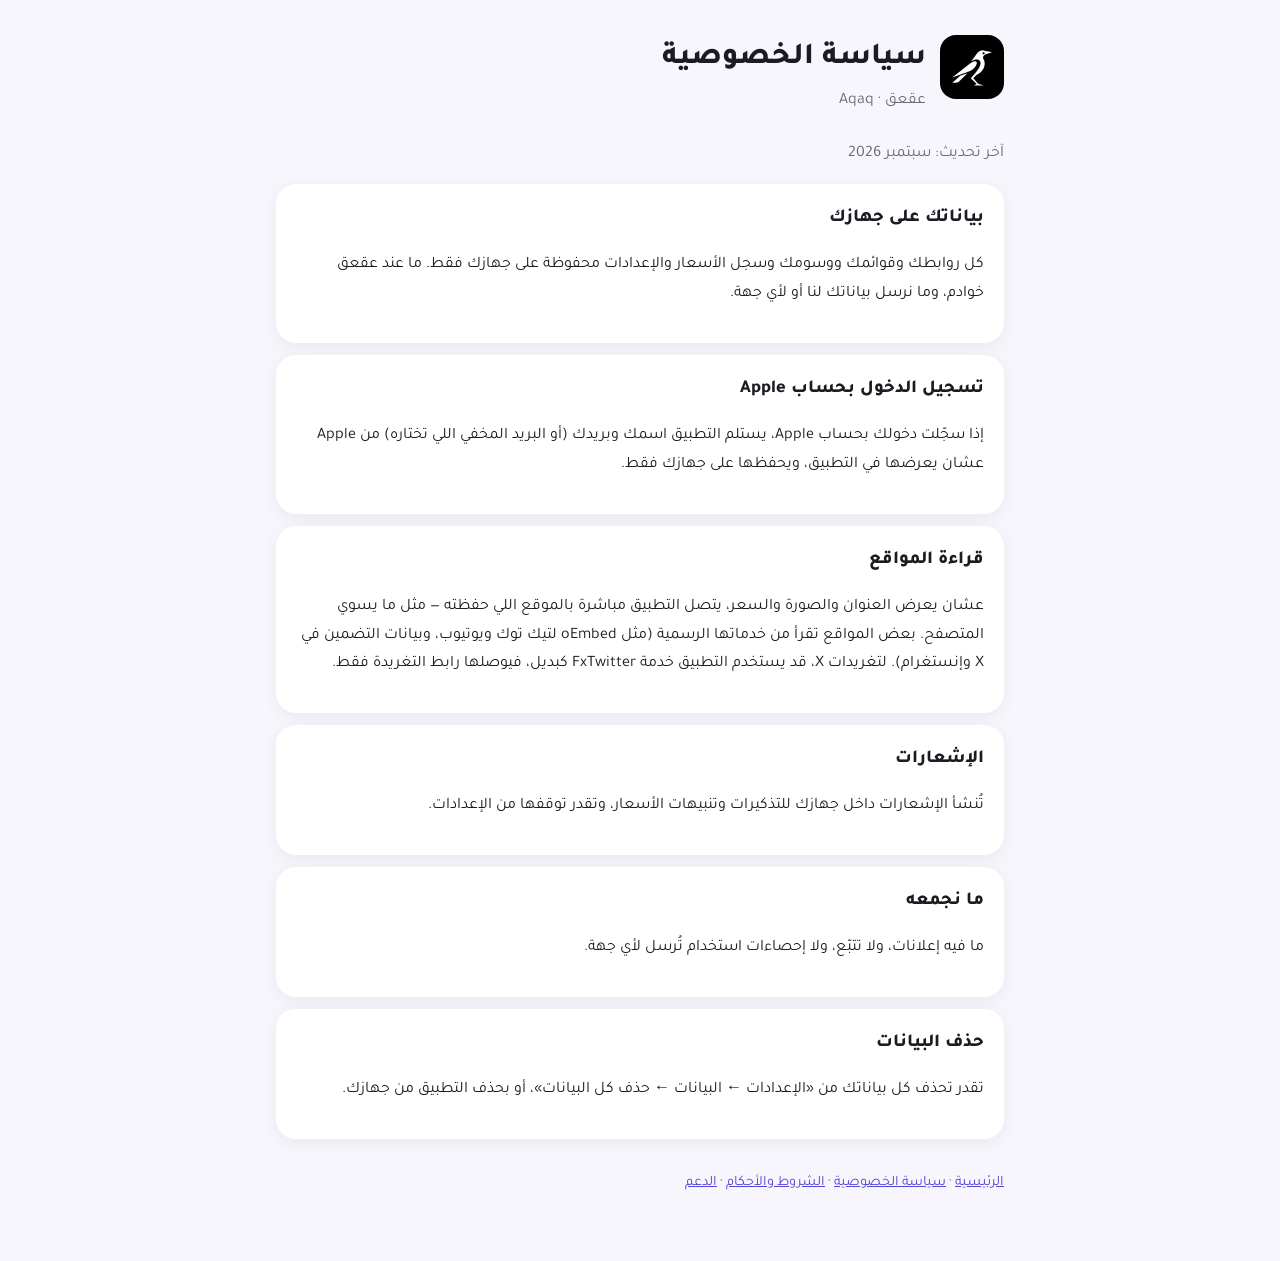
==== privacy.html @ 26835510 "Add Aqaq privacy, terms and support pages" ====
<!doctype html>
<html lang="ar" dir="rtl"><head><meta charset="utf-8"><meta name="viewport" content="width=device-width, initial-scale=1">
<title>سياسة الخصوصية</title><link rel="stylesheet" href="style.css"><link rel="icon" href="icon.png"></head>
<body><main>
<header><a href="index.html"><img src="icon.png" alt="عقعق"></a><div><h1>سياسة الخصوصية</h1><div class="muted">عقعق · Aqaq</div></div></header>
<p class="muted">آخر تحديث: سبتمبر 2026</p>
<section class="card"><h2>بياناتك على جهازك</h2><p>كل روابطك وقوائمك ووسومك وسجل الأسعار والإعدادات محفوظة على جهازك فقط. ما عند عقعق خوادم، وما نرسل بياناتك لنا أو لأي جهة.</p></section>
<section class="card"><h2>تسجيل الدخول بحساب Apple</h2><p>إذا سجّلت دخولك بحساب Apple، يستلم التطبيق اسمك وبريدك (أو البريد المخفي اللي تختاره) من Apple عشان يعرضها في التطبيق، ويحفظها على جهازك فقط.</p></section>
<section class="card"><h2>قراءة المواقع</h2><p>عشان يعرض العنوان والصورة والسعر، يتصل التطبيق مباشرة بالموقع اللي حفظته — مثل ما يسوي المتصفح. بعض المواقع تقرأ من خدماتها الرسمية (مثل oEmbed لتيك توك ويوتيوب، وبيانات التضمين في X وإنستغرام). لتغريدات X، قد يستخدم التطبيق خدمة FxTwitter كبديل، فيوصلها رابط التغريدة فقط.</p></section>
<section class="card"><h2>الإشعارات</h2><p>تُنشأ الإشعارات داخل جهازك للتذكيرات وتنبيهات الأسعار، وتقدر توقفها من الإعدادات.</p></section>
<section class="card"><h2>ما نجمعه</h2><p>ما فيه إعلانات، ولا تتبّع، ولا إحصاءات استخدام تُرسل لأي جهة.</p></section>
<section class="card"><h2>حذف البيانات</h2><p>تقدر تحذف كل بياناتك من «الإعدادات ← البيانات ← حذف كل البيانات»، أو بحذف التطبيق من جهازك.</p></section>
<footer class="muted"><a href="index.html">الرئيسية</a> · <a href="privacy.html">سياسة الخصوصية</a> · <a href="terms.html">الشروط والأحكام</a> · <a href="support.html">الدعم</a></footer>
</main></body></html>
---- style.css ----
@import url('https://fonts.googleapis.com/css2?family=Tajawal:wght@400;500;700;800&display=swap');
:root { --bg: #F8F6FD; --card: #FFFFFF; --text: #1C1B22; --muted: #6B6878; --accent: #5446D6; }
@media (prefers-color-scheme: dark) { :root { --bg: #121118; --card: #211F28; --text: #ECE9F5; --muted: #A19DB0; --accent: #C6BFFF; } }
* { box-sizing: border-box; }
body { margin: 0; background: var(--bg); color: var(--text); font-family: Tajawal, -apple-system, sans-serif; line-height: 1.8; }
main { max-width: 760px; margin: 0 auto; padding: 32px 16px 64px; }
header { display: flex; align-items: center; gap: 14px; margin-bottom: 24px; }
header img { width: 64px; height: 64px; border-radius: 16px; }
header a { color: inherit; text-decoration: none; }
h1 { font-size: 1.9rem; font-weight: 800; margin: 0; }
h2 { font-size: 1.15rem; font-weight: 800; margin: 0 0 .3em; }
.muted { color: var(--muted); }
.card { background: var(--card); border-radius: 20px; padding: 18px 20px; margin: 12px 0; box-shadow: 0 4px 18px rgba(0,0,0,.06); }
a { color: var(--accent); }
.hero { background: linear-gradient(135deg, #5446D6, #8B5CF6, #EC4899); color: #fff; border-radius: 28px; padding: 28px; margin-bottom: 20px; }
.hero h1 { font-size: 2.2rem; }
.grid { display: grid; grid-template-columns: repeat(auto-fit, minmax(210px, 1fr)); gap: 12px; }
.btn { display: inline-block; background: var(--accent); color: var(--bg); padding: .7em 1.4em; border-radius: 999px; font-weight: 800; text-decoration: none; margin: 4px 0; }
footer { margin-top: 32px; font-size: .9rem; }
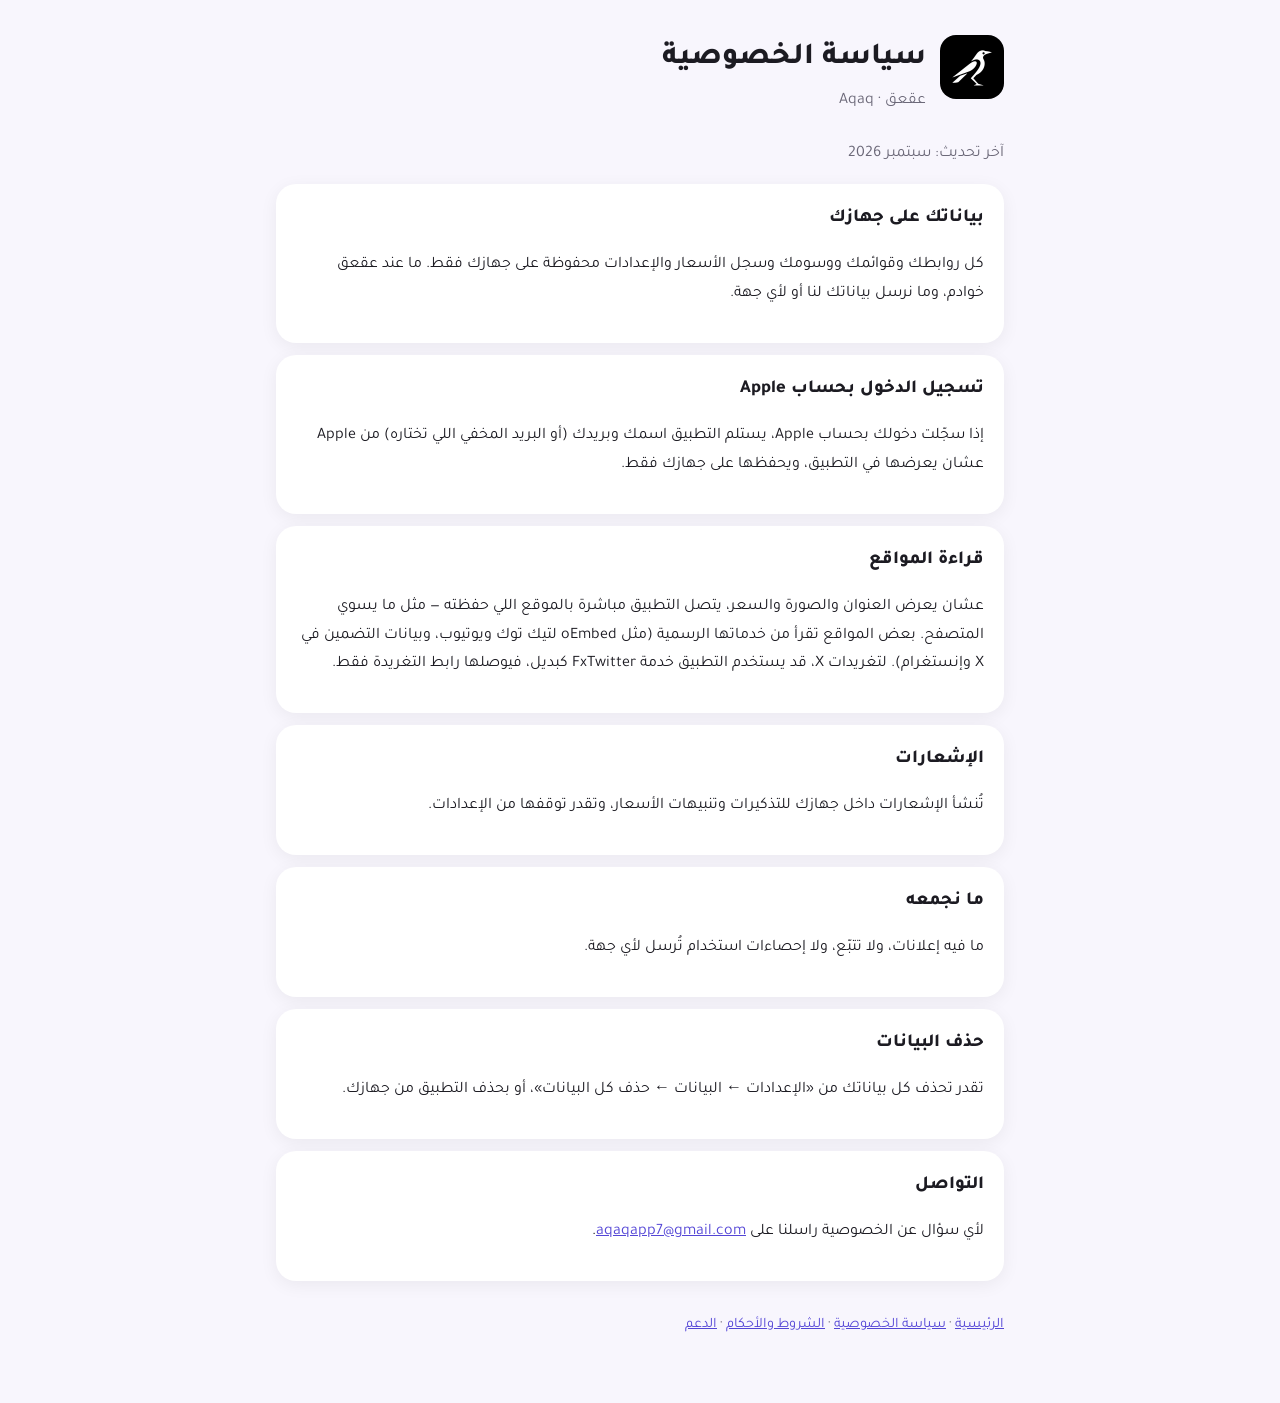
==== commit 090a2abf: "Add support email to support and privacy pages" ====
--- a/privacy.html
+++ b/privacy.html
@@ -10,5 +10,6 @@
 <section class="card"><h2>الإشعارات</h2><p>تُنشأ الإشعارات داخل جهازك للتذكيرات وتنبيهات الأسعار، وتقدر توقفها من الإعدادات.</p></section>
 <section class="card"><h2>ما نجمعه</h2><p>ما فيه إعلانات، ولا تتبّع، ولا إحصاءات استخدام تُرسل لأي جهة.</p></section>
 <section class="card"><h2>حذف البيانات</h2><p>تقدر تحذف كل بياناتك من «الإعدادات ← البيانات ← حذف كل البيانات»، أو بحذف التطبيق من جهازك.</p></section>
+<section class="card"><h2>التواصل</h2><p>لأي سؤال عن الخصوصية راسلنا على <a href="mailto:aqaqapp7@gmail.com" dir="ltr">aqaqapp7@gmail.com</a>.</p></section>
 <footer class="muted"><a href="index.html">الرئيسية</a> · <a href="privacy.html">سياسة الخصوصية</a> · <a href="terms.html">الشروط والأحكام</a> · <a href="support.html">الدعم</a></footer>
 </main></body></html>
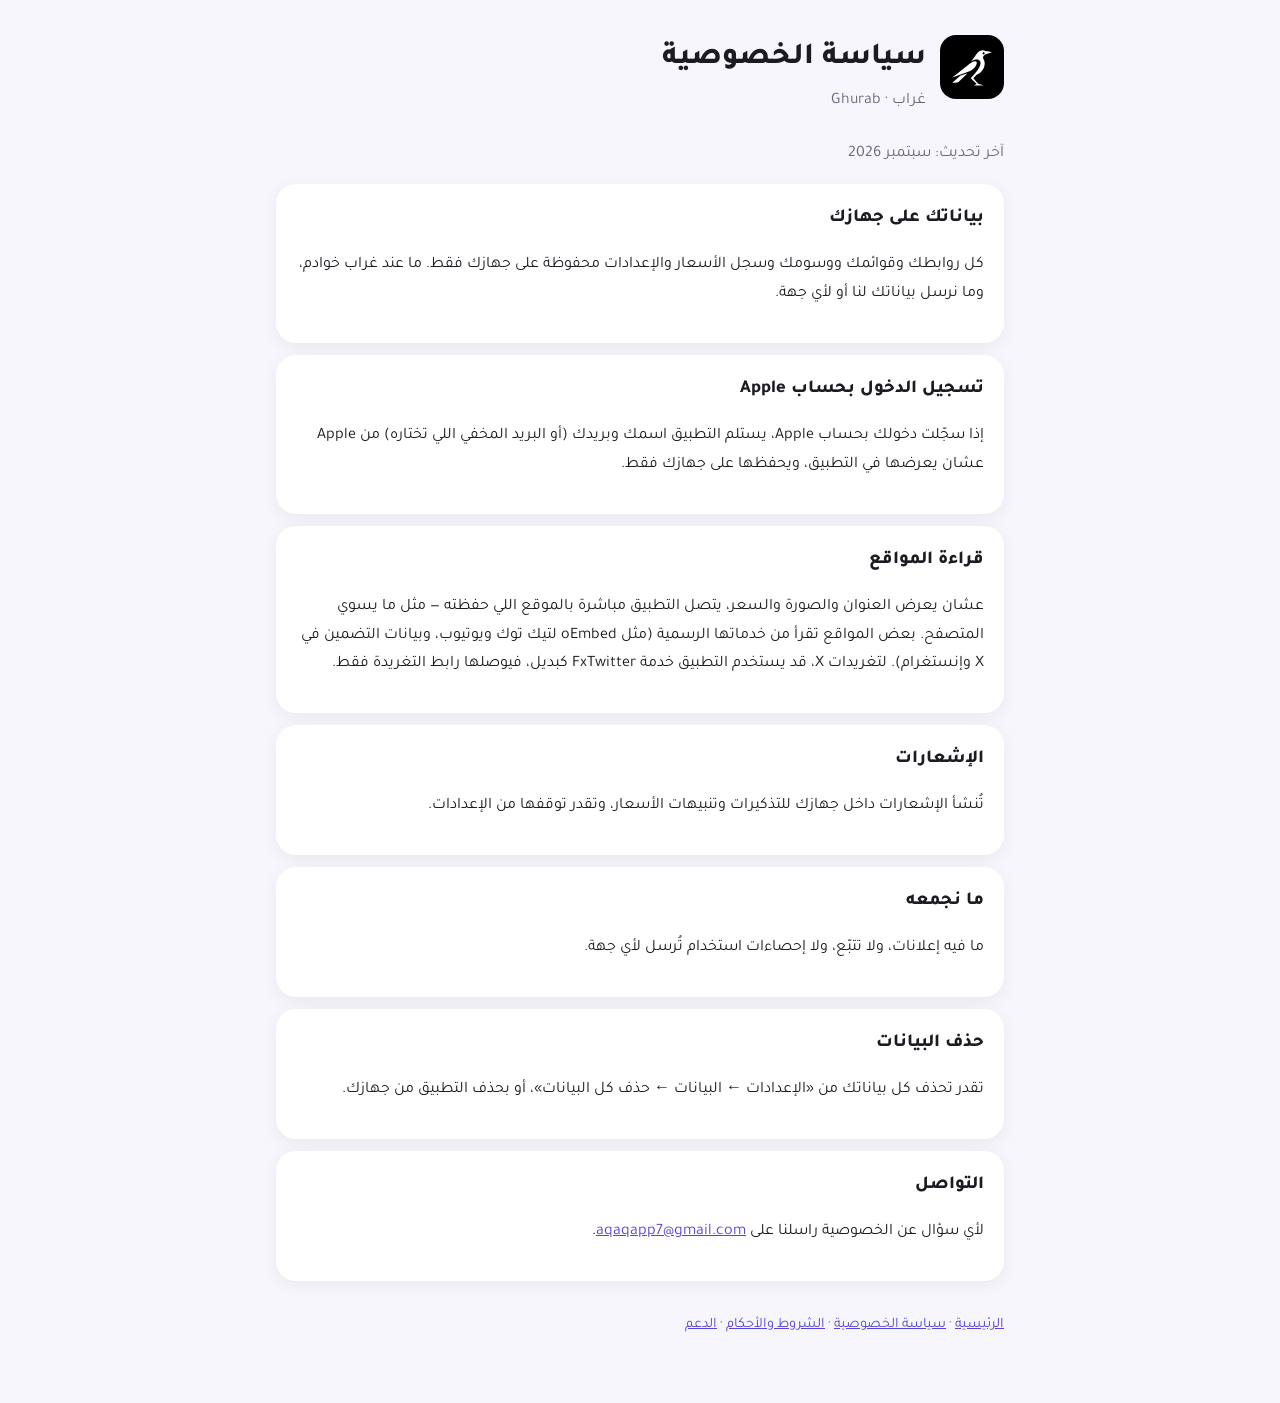
==== commit d145dc50: "Rename the app from عقعق (Aqaq) to غراب (Ghurab) on all pages Page titles, headers, image alt text a" ====
--- a/privacy.html
+++ b/privacy.html
@@ -2,9 +2,9 @@
 <html lang="ar" dir="rtl"><head><meta charset="utf-8"><meta name="viewport" content="width=device-width, initial-scale=1">
 <title>سياسة الخصوصية</title><link rel="stylesheet" href="style.css"><link rel="icon" href="icon.png"></head>
 <body><main>
-<header><a href="index.html"><img src="icon.png" alt="عقعق"></a><div><h1>سياسة الخصوصية</h1><div class="muted">عقعق · Aqaq</div></div></header>
+<header><a href="index.html"><img src="icon.png" alt="غراب"></a><div><h1>سياسة الخصوصية</h1><div class="muted">غراب · Ghurab</div></div></header>
 <p class="muted">آخر تحديث: سبتمبر 2026</p>
-<section class="card"><h2>بياناتك على جهازك</h2><p>كل روابطك وقوائمك ووسومك وسجل الأسعار والإعدادات محفوظة على جهازك فقط. ما عند عقعق خوادم، وما نرسل بياناتك لنا أو لأي جهة.</p></section>
+<section class="card"><h2>بياناتك على جهازك</h2><p>كل روابطك وقوائمك ووسومك وسجل الأسعار والإعدادات محفوظة على جهازك فقط. ما عند غراب خوادم، وما نرسل بياناتك لنا أو لأي جهة.</p></section>
 <section class="card"><h2>تسجيل الدخول بحساب Apple</h2><p>إذا سجّلت دخولك بحساب Apple، يستلم التطبيق اسمك وبريدك (أو البريد المخفي اللي تختاره) من Apple عشان يعرضها في التطبيق، ويحفظها على جهازك فقط.</p></section>
 <section class="card"><h2>قراءة المواقع</h2><p>عشان يعرض العنوان والصورة والسعر، يتصل التطبيق مباشرة بالموقع اللي حفظته — مثل ما يسوي المتصفح. بعض المواقع تقرأ من خدماتها الرسمية (مثل oEmbed لتيك توك ويوتيوب، وبيانات التضمين في X وإنستغرام). لتغريدات X، قد يستخدم التطبيق خدمة FxTwitter كبديل، فيوصلها رابط التغريدة فقط.</p></section>
 <section class="card"><h2>الإشعارات</h2><p>تُنشأ الإشعارات داخل جهازك للتذكيرات وتنبيهات الأسعار، وتقدر توقفها من الإعدادات.</p></section>
